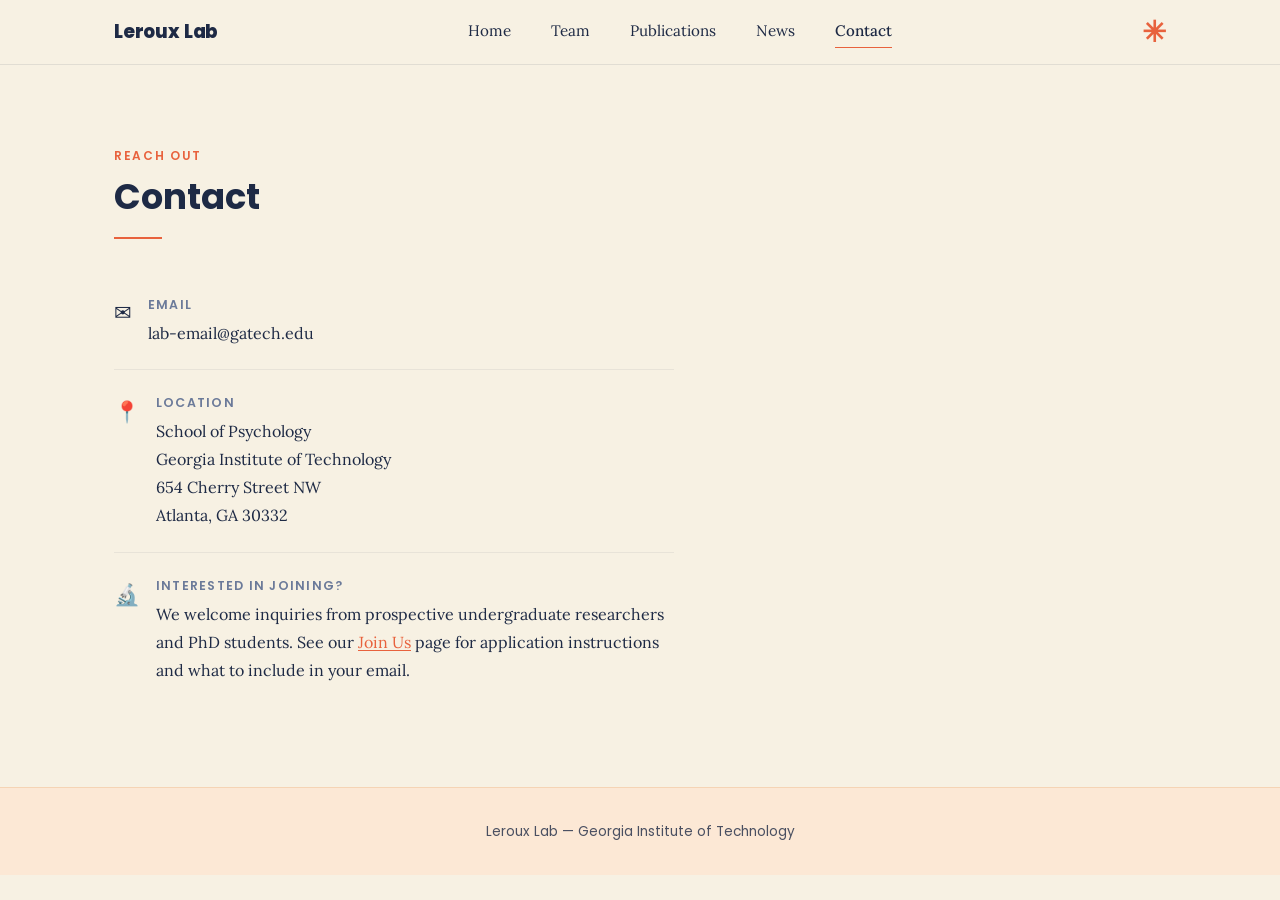
==== contact.html @ cd9b584f "Initial commit: Leroux Lab static website Complete static academic lab site for the Leroux Lab at Ge" ====
<!DOCTYPE html>
<html lang="en">
<head>
  <meta charset="UTF-8" />
  <meta name="viewport" content="width=device-width, initial-scale=1.0" />
  <title>Contact — Leroux Lab</title>
  <meta name="description" content="Contact the Leroux Lab at Georgia Institute of Technology." />
  <link rel="stylesheet" href="stylesheet.css" />
  <link rel="icon" href="favicon.ico" type="image/x-icon" />
</head>
<body>

  <!-- ═══════════════════ HEADER / NAV ═══════════════════ -->
  <header class="site-header">
    <div class="header-inner">
      <a href="index.html" class="site-logo">Leroux Lab</a>

      <nav class="site-nav" aria-label="Main navigation">
        <a href="index.html">Home</a>
        <a href="team.html">Team</a>
        <a href="publications.html">Publications</a>
        <a href="news.html">News</a>
        <a href="contact.html">Contact</a>
      </nav>

      <span class="asterisk-mark" aria-hidden="true">✳</span>

      <button class="nav-toggle" aria-label="Toggle navigation" aria-expanded="false">
        <svg width="22" height="22" viewBox="0 0 24 24" fill="none" stroke="currentColor" stroke-width="2" stroke-linecap="round" aria-hidden="true">
          <line x1="3" y1="6" x2="21" y2="6"/>
          <line x1="3" y1="12" x2="21" y2="12"/>
          <line x1="3" y1="18" x2="21" y2="18"/>
        </svg>
      </button>
    </div>
  </header>

  <main>
    <section>
      <div class="container">
        <span class="section-label">Reach out</span>
        <h2>Contact</h2>
        <div class="divider"></div>

        <div class="contact-block fade-up">

          <!-- Email -->
          <!-- PLACEHOLDER: replace the href and display text with the actual lab/PI email -->
          <div class="contact-item">
            <span class="contact-icon" aria-hidden="true">✉</span>
            <div>
              <p class="contact-label">Email</p>
              <p>
                <a href="mailto:lab-email@gatech.edu">lab-email@gatech.edu</a>
              </p>
            </div>
          </div>

          <!-- Location -->
          <!-- PLACEHOLDER: replace with the actual room/building once confirmed -->
          <div class="contact-item">
            <span class="contact-icon" aria-hidden="true">📍</span>
            <div>
              <p class="contact-label">Location</p>
              <p>
                School of Psychology<br />
                Georgia Institute of Technology<br />
                654 Cherry Street NW<br />
                Atlanta, GA 30332
              </p>
            </div>
          </div>

          <!-- Joining the lab -->
          <div class="contact-item">
            <span class="contact-icon" aria-hidden="true">🔬</span>
            <div>
              <p class="contact-label">Interested in joining?</p>
              <p>
                We welcome inquiries from prospective undergraduate researchers and PhD students.
                See our <a href="join.html" style="color:var(--accent); text-decoration:underline; text-underline-offset:2px;">Join Us</a>
                page for application instructions and what to include in your email.
              </p>
            </div>
          </div>

        </div><!-- /.contact-block -->
      </div><!-- /.container -->
    </section>
  </main>

  <footer class="site-footer">
    <p>Leroux Lab &mdash; Georgia Institute of Technology</p>
  </footer>

  <script src="main.js"></script>
</body>
</html>
---- stylesheet.css ----
/* ============================================================
   Leroux Lab — shared stylesheet
   Background: #F7F1E3 → #F3DFC8 (scroll-shifted by JS)
   Navy text:  #1E2A45
   Accent:     #E8623D (coral primary) · #E8A23D (amber secondary)
   Footer:     #FCE8D5
   Headings:   Poppins (rounded geometric sans-serif)
   Body:       Lora (classic serif)
   ============================================================ */

@import url('https://fonts.googleapis.com/css2?family=Poppins:wght@400;600;700;800&family=Lora:ital,wght@0,400;0,500;1,400&display=swap');

/* ── Custom properties ── */
:root {
  /* Base palette */
  --bg:         #F7F1E3;   /* updated live by scroll-hue JS */
  --navy:       #1E2A45;
  --navy-light: #2e3f65;
  --peach:      #FCE8D5;
  --peach-dark: #f5d4b5;
  --muted:      #6b7a99;

  /* Accent colors — coral primary, amber secondary */
  --accent-primary:   #E8623D;
  --accent-secondary: #E8A23D;
  --accent:           var(--accent-primary);   /* keeps all existing references working */
  --accent-hover:     #d4532f;                 /* darkened coral for button hover */

  --radius:     10px;
  --max-w:      1100px;
  --transition: 220ms ease;
}

/* ── Reset & base ── */
*, *::before, *::after { box-sizing: border-box; margin: 0; padding: 0; }

html { scroll-behavior: smooth; }

body {
  font-family: 'Lora', Georgia, serif;
  background-color: var(--bg);
  color: var(--navy);
  line-height: 1.75;
  font-size: 1rem;
  opacity: 1;
  animation: pageFadeIn 0.35s ease both;
}

@keyframes pageFadeIn {
  from { opacity: 0; transform: translateY(6px); }
  to   { opacity: 1; transform: translateY(0); }
}

img { max-width: 100%; display: block; }
a   { color: inherit; text-decoration: none; }
ul  { list-style: none; }

/* ── Typography ── */
h1, h2, h3, h4 {
  font-family: 'Poppins', sans-serif;
  font-weight: 700;
  line-height: 1.2;
  color: var(--navy);
}

h1 { font-size: clamp(2.2rem, 5vw, 3.6rem); font-weight: 800; }
h2 { font-size: clamp(1.6rem, 3vw, 2.2rem); margin-bottom: 0.5rem; }
h3 { font-size: 1.2rem; font-weight: 600; }

p { margin-bottom: 1rem; }
p:last-child { margin-bottom: 0; }

/* ── Layout helpers ── */
.container {
  width: 100%;
  max-width: var(--max-w);
  margin: 0 auto;
  padding: 0 1.5rem;
}

section { padding: 5rem 0; }

/* ── Page header / nav ── */
.site-header {
  position: sticky;
  top: 0;
  z-index: 100;
  background: var(--bg);
  border-bottom: 1px solid rgba(30, 42, 69, 0.1);
}

.header-inner {
  display: flex;
  align-items: center;
  justify-content: space-between;
  padding: 1rem 1.5rem;
  max-width: var(--max-w);
  margin: 0 auto;
}

/* Lab name wordmark */
.site-logo {
  font-family: 'Poppins', sans-serif;
  font-weight: 800;
  font-size: 1.15rem;
  color: var(--navy);
  letter-spacing: -0.01em;
}

/* Main nav links */
.site-nav {
  display: flex;
  align-items: center;
  gap: 2.5rem;
}

.site-nav a {
  font-family: 'Lora', serif;
  font-size: 0.95rem;
  color: var(--navy);
  position: relative;
  padding-bottom: 2px;
  /* Smooth settle into active/hover color */
  transition: color 320ms ease;
}

/* Animated underline: grows from center on hover */
.site-nav a::after {
  content: '';
  position: absolute;
  bottom: -2px;
  left: 50%;
  right: 50%;
  height: 1.5px;
  background: var(--accent);
  transition: left var(--transition), right var(--transition);
}
.site-nav a:hover::after,
.site-nav a[aria-current="page"]::after {
  left: 0;
  right: 0;
}
.site-nav a[aria-current="page"] {
  font-weight: 500;
}

/* Asterisk mark */
.asterisk-mark {
  font-family: 'Poppins', sans-serif;
  font-size: 1.8rem;
  font-weight: 800;
  color: var(--accent);
  line-height: 1;
  display: inline-block;
  animation: asteriskSpin 10s linear infinite;
  user-select: none;
}

@keyframes asteriskSpin {
  0%   { transform: rotate(0deg);   color: var(--accent-primary); }
  40%  { transform: rotate(144deg); color: var(--navy); }
  60%  { transform: rotate(216deg); color: var(--navy); }
  100% { transform: rotate(360deg); color: var(--accent-primary); }
}

/* Hamburger (mobile) */
.nav-toggle {
  display: none;
  background: none;
  border: none;
  cursor: pointer;
  padding: 0.25rem;
  color: var(--navy);
}
.nav-toggle svg { display: block; }

/* ── Footer ── */
.site-footer {
  background: var(--peach);
  border-top: 1px solid var(--peach-dark);
  text-align: center;
  padding: 2rem 1.5rem;
  opacity: 0;
  transform: translateY(14px);
  transition: opacity 0.6s ease, transform 0.6s ease;
}
.site-footer.visible {
  opacity: 1;
  transform: translateY(0);
}

.site-footer p {
  font-family: 'Poppins', sans-serif;
  font-size: 0.85rem;
  color: var(--navy);
  opacity: 0.8;
  margin: 0;
}

/* ── Buttons ── */
.btn {
  display: inline-block;
  font-family: 'Poppins', sans-serif;
  font-weight: 600;
  font-size: 0.95rem;
  padding: 0.75rem 2rem;
  border-radius: 50px;
  background: var(--accent-primary);
  color: #fff;
  cursor: pointer;
  transition: transform var(--transition), background var(--transition), box-shadow var(--transition);
  border: none;
}

.btn:hover {
  transform: scale(1.04);
  background: var(--accent-hover);
  box-shadow: 0 6px 24px rgba(232, 98, 61, 0.28);
}

.btn-outline {
  background: transparent;
  border: 2px solid var(--navy);
  color: var(--navy);
}
.btn-outline:hover {
  background: var(--navy);
  color: var(--bg);
}

/* ── Scroll fade-in ── */
.fade-up {
  opacity: 0;
  transform: translateY(22px);
  transition: opacity 0.55s ease, transform 0.55s ease;
}
.fade-up.visible {
  opacity: 1;
  transform: translateY(0);
}

/* ── Section heading accent ── */
.section-label {
  display: block;
  font-family: 'Poppins', sans-serif;
  font-size: 0.75rem;
  font-weight: 600;
  letter-spacing: 0.14em;
  text-transform: uppercase;
  color: var(--accent);
  margin-bottom: 0.6rem;
}

/* ── Divider — draws in left-to-right on scroll ── */
.divider {
  width: 0;
  height: 2px;
  background: var(--accent);
  margin: 1.2rem 0 2rem;
  transition: width 0.65s cubic-bezier(0.25, 0, 0.1, 1);
}
.divider.visible {
  width: 3rem;
}

/* ══════════════════════════════
   HOME — index.html
   ══════════════════════════════ */

/* Hero */
.hero {
  padding: 7rem 0 6rem;
}

.hero-inner {
  max-width: 720px;
}

.hero-eyebrow {
  font-family: 'Poppins', sans-serif;
  font-size: 0.8rem;
  font-weight: 600;
  letter-spacing: 0.12em;
  text-transform: uppercase;
  color: var(--muted);
  margin-bottom: 1rem;
}

.hero h1 {
  margin-bottom: 1.2rem;
  letter-spacing: -0.02em;
}

.hero-sub {
  font-size: 1.15rem;
  color: var(--muted);
  margin-bottom: 2.2rem;
  max-width: 520px;
}

/* Research section — two columns */
.research-grid {
  display: grid;
  grid-template-columns: 1fr 1fr;
  gap: 3rem;
}

.research-card {
  padding: 2rem;
  background: rgba(255, 255, 255, 0.45);
  border-radius: var(--radius);
  border: 1px solid rgba(30, 42, 69, 0.08);
}

.research-card h3 {
  font-size: 1.1rem;
  margin-bottom: 0.8rem;
}

/* ══════════════════════════════
   TEAM — team.html
   ══════════════════════════════ */

.team-grid {
  display: grid;
  grid-template-columns: repeat(auto-fill, minmax(220px, 1fr));
  gap: 2.5rem;
}

.team-card {
  background: rgba(255, 255, 255, 0.5);
  border-radius: var(--radius);
  border: 1px solid rgba(30, 42, 69, 0.08);
  overflow: hidden;
  transition: transform 230ms ease, box-shadow 230ms ease;
}

.team-card:hover {
  transform: translateY(-4px);
  box-shadow: 0 12px 32px rgba(30, 42, 69, 0.12);
}

/* Photo placeholder — swap <img> src when photos are ready */
.team-photo {
  width: 100%;
  aspect-ratio: 1 / 1;
  background: var(--peach);
  display: flex;
  align-items: center;
  justify-content: center;
  overflow: hidden;
}

.team-photo img {
  width: 100%;
  height: 100%;
  object-fit: cover;
  /* Start slightly scaled-up + invisible; settles in when card enters viewport */
  opacity: 0;
  transform: scale(1.04);
  transition: opacity 0.6s ease 0.1s, transform 0.65s ease 0.1s;
}
.team-card.visible .team-photo img {
  opacity: 1;
  transform: scale(1);
}

/* Placeholder silhouette shown when no photo loaded */
.team-photo-placeholder {
  width: 60%;
  opacity: 0.25;
}

.team-info {
  padding: 1.2rem 1.4rem;
}

.team-info h3 {
  margin-bottom: 0.2rem;
  font-size: 1rem;
  transition: color 220ms ease;
}

.team-card:hover .team-info h3 {
  color: var(--accent-primary);
}

.team-role {
  font-size: 0.85rem;
  color: var(--muted);
  font-style: italic;
}

/* ══════════════════════════════
   PUBLICATIONS — publications.html
   ══════════════════════════════ */

.pub-section { margin-bottom: 4rem; }

.pub-section-heading {
  display: flex;
  align-items: center;
  gap: 0.7rem;
  font-family: 'Poppins', sans-serif;
  font-size: 1.1rem;
  font-weight: 600;
  color: var(--navy);
  margin-bottom: 1.8rem;
  padding-bottom: 0.7rem;
  border-bottom: 1px solid rgba(232, 98, 61, 0.22);
}

.pub-section-heading .icon {
  font-size: 1.2rem;
}

.pub-year {
  font-family: 'Poppins', sans-serif;
  font-size: 0.8rem;
  font-weight: 700;
  letter-spacing: 0.1em;
  color: var(--accent);
  margin: 1.8rem 0 0.8rem;
}

.pub-year:first-of-type { margin-top: 0; }

.pub-entry {
  padding: 1rem 0;
  border-bottom: 1px solid rgba(30, 42, 69, 0.07);
  font-size: 0.95rem;
  line-height: 1.7;
}

.pub-entry:last-child { border-bottom: none; }

.pub-entry a {
  color: var(--accent);
  text-decoration: underline;
  text-underline-offset: 2px;
}

/* ══════════════════════════════
   NEWS — news.html
   ══════════════════════════════ */

.news-list { max-width: 760px; }

.news-entry {
  display: grid;
  grid-template-columns: 9rem 1fr;
  gap: 1.5rem;
  padding: 1.5rem 0;
  border-bottom: 1px solid rgba(30, 42, 69, 0.07);
}

.news-entry:last-child { border-bottom: none; }

.news-date {
  font-family: 'Poppins', sans-serif;
  font-size: 0.8rem;
  font-weight: 600;
  color: var(--muted);
  padding-top: 0.2rem;
}

.news-body { font-size: 0.98rem; }

/* ══════════════════════════════
   JOIN — join.html
   ══════════════════════════════ */

.join-section { max-width: 740px; margin-bottom: 4rem; }

.join-section h3 {
  font-size: 1.2rem;
  margin-bottom: 1rem;
}

.join-section ul {
  list-style: disc;
  padding-left: 1.4rem;
  margin-bottom: 1rem;
}

.join-section ul li { margin-bottom: 0.4rem; }

.join-section ol {
  padding-left: 1.4rem;
  margin-bottom: 1rem;
}

.join-section ol li { margin-bottom: 0.4rem; }

.email-subject {
  font-family: 'Poppins', sans-serif;
  font-size: 0.88rem;
  background: var(--peach);
  display: inline-block;
  padding: 0.3rem 0.8rem;
  border-radius: 4px;
  margin-top: 0.5rem;
}

/* ══════════════════════════════
   CONTACT — contact.html
   ══════════════════════════════ */

.contact-block {
  max-width: 560px;
}

.contact-item {
  display: flex;
  gap: 1rem;
  align-items: flex-start;
  padding: 1.4rem 0;
  border-bottom: 1px solid rgba(30, 42, 69, 0.07);
}

.contact-item:last-child { border-bottom: none; }

.contact-icon {
  font-size: 1.3rem;
  flex-shrink: 0;
  margin-top: 0.1rem;
}

.contact-label {
  font-family: 'Poppins', sans-serif;
  font-size: 0.78rem;
  font-weight: 600;
  letter-spacing: 0.1em;
  text-transform: uppercase;
  color: var(--muted);
  margin-bottom: 0.2rem;
}

/* ══════════════════════════════
   RESPONSIVE — Mobile
   ══════════════════════════════ */

@media (max-width: 768px) {
  /* Nav collapses to hamburger */
  .site-nav {
    display: none;
    flex-direction: column;
    align-items: flex-start;
    gap: 1.2rem;
    position: absolute;
    top: 100%;
    left: 0;
    right: 0;
    background: var(--bg);
    padding: 1.5rem;
    border-bottom: 1px solid rgba(30, 42, 69, 0.1);
    z-index: 99;
  }

  .site-nav.open { display: flex; }

  .nav-toggle { display: block; }

  .site-header { position: relative; }

  /* Two-column research → single */
  .research-grid { grid-template-columns: 1fr; }

  /* News date stacks above body */
  .news-entry {
    grid-template-columns: 1fr;
    gap: 0.4rem;
  }

  section { padding: 3.5rem 0; }
}

@media (max-width: 480px) {
  .hero { padding: 4rem 0 3.5rem; }
  .team-grid { grid-template-columns: 1fr 1fr; }
}

/* ══════════════════════════════
   Accessibility: reduced motion
   ══════════════════════════════ */

@media (prefers-reduced-motion: reduce) {
  body { animation: none; }

  .fade-up {
    opacity: 1;
    transform: none;
    transition: none;
  }

  .asterisk-mark {
    animation: none;
  }

  .btn:hover {
    transform: none;
  }

  .team-card:hover {
    transform: none;
  }

  .site-nav a,
  .site-nav a::after {
    transition: none;
  }

  /* Divider: show immediately at full width */
  .divider {
    width: 3rem;
    transition: none;
  }

  /* Team photos: show immediately */
  .team-photo img {
    opacity: 1;
    transform: none;
    transition: none;
  }

  /* Footer: show immediately */
  .site-footer {
    opacity: 1;
    transform: none;
    transition: none;
  }

  /* Team name color: no transition */
  .team-info h3 { transition: none; }

  /* Asterisk: static coral, no color cycling */
  .asterisk-mark { color: var(--accent-primary); }
}
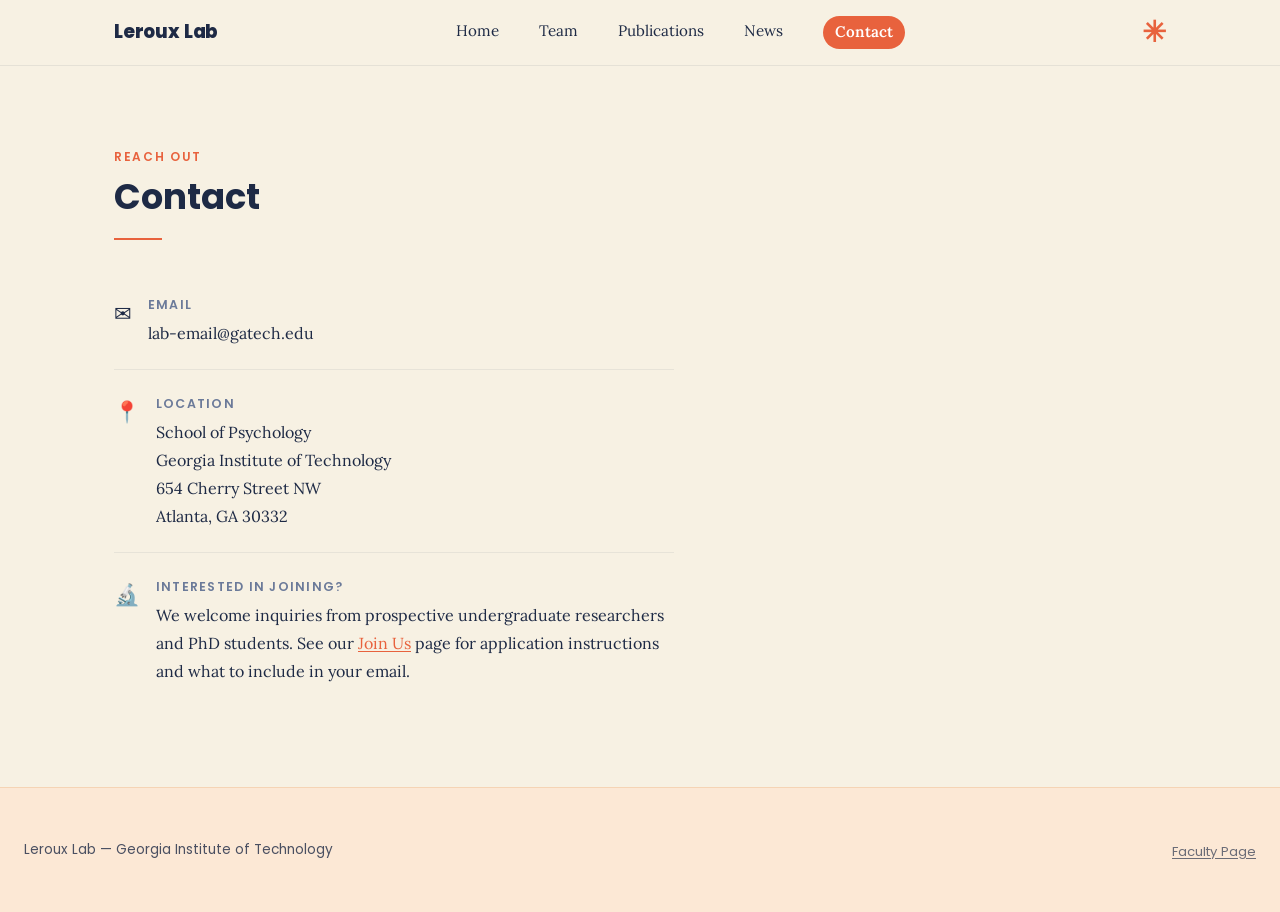
==== commit bfa066e1: "UI/UX upgrade: frosted nav, team bio expand, content updates - Frosted glass nav with scroll-shrink " ====
--- a/contact.html
+++ b/contact.html
@@ -90,9 +90,15 @@
   </main>
 
   <footer class="site-footer">
-    <p>Leroux Lab &mdash; Georgia Institute of Technology</p>
+    <div class="footer-left">
+      <p>Leroux Lab &mdash; Georgia Institute of Technology</p>
+    </div>
+    <div class="footer-right">
+      <a href="https://psychology.gatech.edu/people/audrey-leroux" target="_blank" rel="noopener">Faculty Page</a>
+    </div>
   </footer>
 
+  <div class="nav-backdrop"></div>
   <script src="main.js"></script>
 </body>
 </html>
--- a/stylesheet.css
+++ b/stylesheet.css
@@ -23,8 +23,14 @@
   /* Accent colors — coral primary, amber secondary */
   --accent-primary:   #E8623D;
   --accent-secondary: #E8A23D;
-  --accent:           var(--accent-primary);   /* keeps all existing references working */
-  --accent-hover:     #d4532f;                 /* darkened coral for button hover */
+  --accent:           var(--accent-primary);
+  --accent-hover:     #d4532f;
+
+  /* New tokens */
+  --surface:     rgba(255, 255, 255, 0.55);
+  --shadow-card: 0 2px 12px rgba(30,42,69,0.07), 0 8px 32px rgba(30,42,69,0.05);
+  --ease-spring: cubic-bezier(0.34, 1.56, 0.64, 1);
+  --nav-blur:    16px;
 
   --radius:     10px;
   --max-w:      1100px;
@@ -85,8 +91,14 @@
   position: sticky;
   top: 0;
   z-index: 100;
-  background: var(--bg);
-  border-bottom: 1px solid rgba(30, 42, 69, 0.1);
+  background: rgba(247, 241, 227, 0.72);
+  backdrop-filter: blur(var(--nav-blur));
+  -webkit-backdrop-filter: blur(var(--nav-blur));
+  border-bottom: 1px solid rgba(30, 42, 69, 0.08);
+  transition: box-shadow 240ms ease;
+}
+.site-header.scrolled {
+  box-shadow: 0 1px 20px rgba(30,42,69,0.10);
 }
 
 .header-inner {
@@ -96,6 +108,11 @@
   padding: 1rem 1.5rem;
   max-width: var(--max-w);
   margin: 0 auto;
+  transition: padding 240ms ease;
+}
+.header-inner.scrolled {
+  padding-top: 0.6rem;
+  padding-bottom: 0.6rem;
 }
 
 /* Lab name wordmark */
@@ -141,8 +158,13 @@
   right: 0;
 }
 .site-nav a[aria-current="page"] {
-  font-weight: 500;
-}
+  font-weight: 600;
+  background: var(--accent-primary);
+  color: #fff;
+  padding: 3px 12px;
+  border-radius: 50px;
+}
+.site-nav a[aria-current="page"]::after { display: none; }
 
 /* Asterisk mark */
 .asterisk-mark {
@@ -178,8 +200,12 @@
 .site-footer {
   background: var(--peach);
   border-top: 1px solid var(--peach-dark);
-  text-align: center;
-  padding: 2rem 1.5rem;
+  padding: 3rem 1.5rem;
+  display: grid;
+  grid-template-columns: 1fr auto;
+  align-items: center;
+  gap: 1rem;
+  max-width: 100%;
   opacity: 0;
   transform: translateY(14px);
   transition: opacity 0.6s ease, transform 0.6s ease;
@@ -189,13 +215,24 @@
   transform: translateY(0);
 }
 
-.site-footer p {
+.footer-left p {
   font-family: 'Poppins', sans-serif;
   font-size: 0.85rem;
   color: var(--navy);
   opacity: 0.8;
   margin: 0;
 }
+
+.footer-right a {
+  font-family: 'Poppins', sans-serif;
+  font-size: 0.82rem;
+  color: var(--navy);
+  opacity: 0.65;
+  text-decoration: underline;
+  text-underline-offset: 2px;
+  transition: opacity 200ms ease;
+}
+.footer-right a:hover { opacity: 1; }
 
 /* ── Buttons ── */
 .btn {
@@ -213,9 +250,10 @@
 }
 
 .btn:hover {
-  transform: scale(1.04);
+  transform: scale(1.05);
   background: var(--accent-hover);
   box-shadow: 0 6px 24px rgba(232, 98, 61, 0.28);
+  transition-timing-function: var(--ease-spring);
 }
 
 .btn-outline {
@@ -269,7 +307,17 @@
 
 /* Hero */
 .hero {
-  padding: 7rem 0 6rem;
+  padding: 9rem 0 7rem;
+  position: relative;
+  overflow: hidden;
+}
+.hero::before {
+  content: '';
+  position: absolute;
+  inset: 0;
+  background-image: radial-gradient(circle, rgba(232,98,61,0.09) 1.5px, transparent 1.5px);
+  background-size: 28px 28px;
+  pointer-events: none;
 }
 
 .hero-inner {
@@ -288,7 +336,7 @@
 
 .hero h1 {
   margin-bottom: 1.2rem;
-  letter-spacing: -0.02em;
+  letter-spacing: -0.03em;
 }
 
 .hero-sub {
@@ -307,9 +355,17 @@
 
 .research-card {
   padding: 2rem;
-  background: rgba(255, 255, 255, 0.45);
+  background: var(--surface);
+  backdrop-filter: blur(8px);
+  -webkit-backdrop-filter: blur(8px);
   border-radius: var(--radius);
-  border: 1px solid rgba(30, 42, 69, 0.08);
+  border-left: 3px solid var(--accent-primary);
+  box-shadow: var(--shadow-card);
+  transition: transform 230ms var(--ease-spring), box-shadow 230ms ease;
+}
+.research-card:hover {
+  transform: translateY(-4px);
+  box-shadow: 0 4px 24px rgba(30,42,69,0.12), 0 16px 48px rgba(30,42,69,0.08);
 }
 
 .research-card h3 {
@@ -328,34 +384,43 @@
 }
 
 .team-card {
-  background: rgba(255, 255, 255, 0.5);
+  background: var(--surface);
+  backdrop-filter: blur(8px);
+  -webkit-backdrop-filter: blur(8px);
   border-radius: var(--radius);
-  border: 1px solid rgba(30, 42, 69, 0.08);
+  border: 1px solid rgba(30, 42, 69, 0.07);
+  box-shadow: var(--shadow-card);
   overflow: hidden;
-  transition: transform 230ms ease, box-shadow 230ms ease;
+  text-align: center;
+  padding: 0 1.4rem 1.4rem;
+  cursor: pointer;
+  transition: transform 230ms var(--ease-spring), box-shadow 230ms ease;
 }
 
 .team-card:hover {
   transform: translateY(-4px);
-  box-shadow: 0 12px 32px rgba(30, 42, 69, 0.12);
-}
-
-/* Photo placeholder — swap <img> src when photos are ready */
+  box-shadow: 0 4px 24px rgba(30,42,69,0.12), 0 16px 48px rgba(30,42,69,0.08);
+}
+
+/* Circular photo */
 .team-photo {
-  width: 100%;
-  aspect-ratio: 1 / 1;
+  width: 120px;
+  height: 120px;
+  border-radius: 50%;
+  margin: 1.5rem auto 1rem;
+  border: 3px solid var(--peach-dark);
   background: var(--peach);
   display: flex;
   align-items: center;
   justify-content: center;
   overflow: hidden;
+  flex-shrink: 0;
 }
 
 .team-photo img {
   width: 100%;
   height: 100%;
   object-fit: cover;
-  /* Start slightly scaled-up + invisible; settles in when card enters viewport */
   opacity: 0;
   transform: scale(1.04);
   transition: opacity 0.6s ease 0.1s, transform 0.65s ease 0.1s;
@@ -365,14 +430,13 @@
   transform: scale(1);
 }
 
-/* Placeholder silhouette shown when no photo loaded */
 .team-photo-placeholder {
-  width: 60%;
-  opacity: 0.25;
+  width: 55%;
+  opacity: 0.22;
 }
 
 .team-info {
-  padding: 1.2rem 1.4rem;
+  padding: 0;
 }
 
 .team-info h3 {
@@ -390,6 +454,57 @@
   color: var(--muted);
   font-style: italic;
 }
+
+/* Expand hint */
+.team-expand-hint {
+  display: block;
+  font-family: 'Poppins', sans-serif;
+  font-size: 0.72rem;
+  letter-spacing: 0.05em;
+  color: var(--muted);
+  margin-top: 0.5rem;
+  transition: color 200ms ease;
+  user-select: none;
+}
+.team-card:hover .team-expand-hint { color: var(--accent-primary); }
+.team-card.expanded .team-expand-hint::after { content: ' ▲'; }
+.team-card:not(.expanded) .team-expand-hint::after { content: ' ▼'; }
+
+/* Bio expand */
+.team-bio {
+  max-height: 0;
+  overflow: hidden;
+  transition: max-height 420ms ease, opacity 320ms ease;
+  opacity: 0;
+  font-size: 0.88rem;
+  text-align: left;
+  margin-top: 0;
+  color: var(--navy);
+  line-height: 1.7;
+}
+.team-card.expanded .team-bio {
+  max-height: 800px;
+  opacity: 1;
+  margin-top: 1rem;
+}
+
+.team-bio-links {
+  margin-top: 0.8rem;
+  display: flex;
+  gap: 0.8rem;
+  flex-wrap: wrap;
+  justify-content: center;
+}
+.team-bio-links a {
+  font-family: 'Poppins', sans-serif;
+  font-size: 0.8rem;
+  font-weight: 600;
+  color: var(--accent-primary);
+  text-decoration: underline;
+  text-underline-offset: 2px;
+  transition: color 200ms ease;
+}
+.team-bio-links a:hover { color: var(--accent-hover); }
 
 /* ══════════════════════════════
    PUBLICATIONS — publications.html
@@ -540,10 +655,22 @@
    RESPONSIVE — Mobile
    ══════════════════════════════ */
 
+/* Nav backdrop overlay (mobile) */
+.nav-backdrop {
+  display: none;
+  position: fixed;
+  inset: 0;
+  background: rgba(30, 42, 69, 0.18);
+  z-index: 98;
+  backdrop-filter: blur(2px);
+  -webkit-backdrop-filter: blur(2px);
+}
+.nav-backdrop.open { display: block; }
+
 @media (max-width: 768px) {
-  /* Nav collapses to hamburger */
+  /* Nav collapses to hamburger — slide-down via max-height */
   .site-nav {
-    display: none;
+    display: flex;
     flex-direction: column;
     align-items: flex-start;
     gap: 1.2rem;
@@ -551,13 +678,21 @@
     top: 100%;
     left: 0;
     right: 0;
-    background: var(--bg);
-    padding: 1.5rem;
+    background: rgba(247, 241, 227, 0.95);
+    backdrop-filter: blur(12px);
+    -webkit-backdrop-filter: blur(12px);
+    padding: 0 1.5rem;
     border-bottom: 1px solid rgba(30, 42, 69, 0.1);
     z-index: 99;
-  }
-
-  .site-nav.open { display: flex; }
+    max-height: 0;
+    overflow: hidden;
+    transition: max-height 320ms ease, padding 320ms ease;
+  }
+
+  .site-nav.open {
+    max-height: 400px;
+    padding: 1.5rem;
+  }
 
   .nav-toggle { display: block; }
 
@@ -623,6 +758,9 @@
     transition: none;
   }
 
+  /* Team bio: no transition */
+  .team-bio { transition: none; }
+
   /* Footer: show immediately */
   .site-footer {
     opacity: 1;
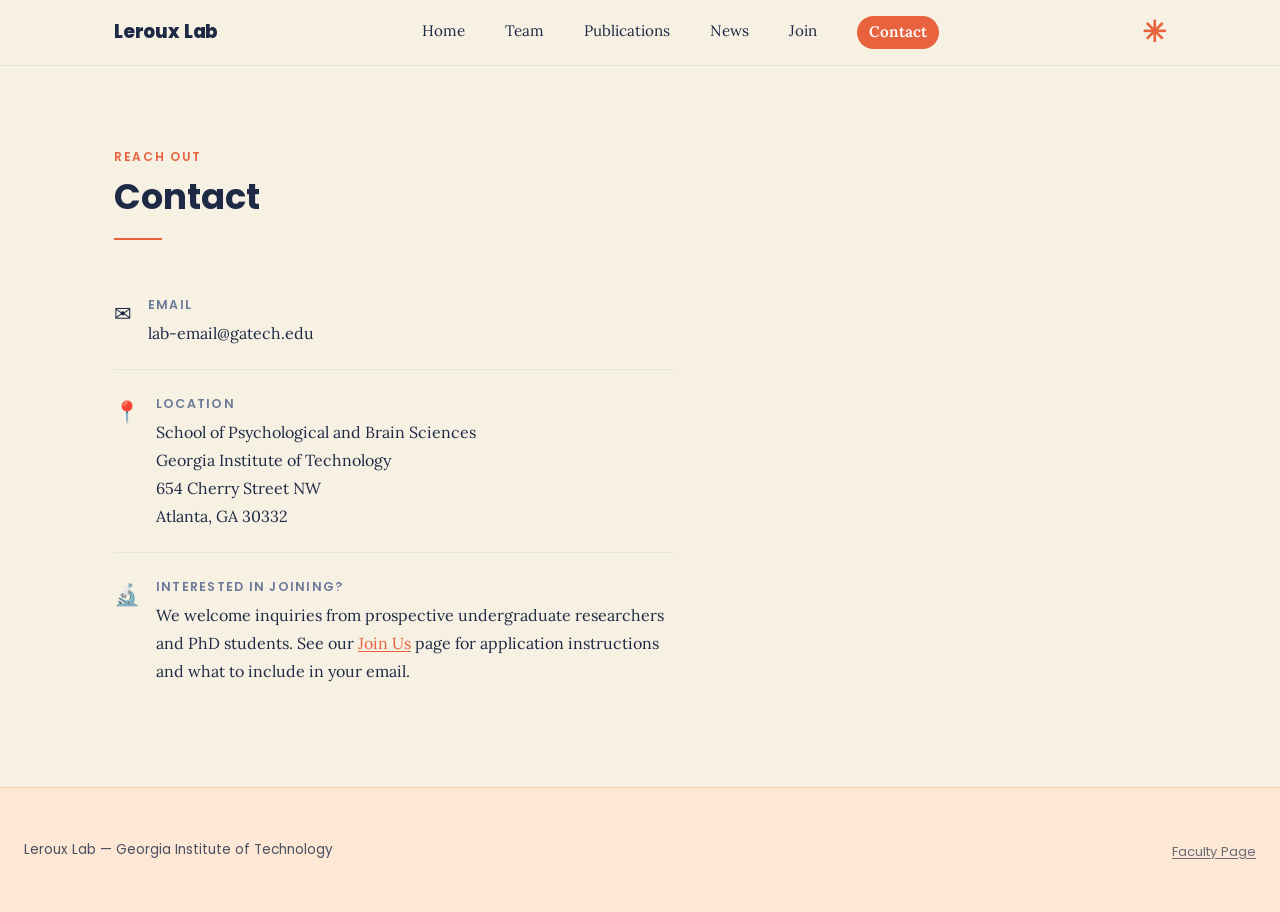
==== commit 7cbd4d42: "Apply Dr. Leroux feedback: nav, dept name, research layout, team reorder - Add Join to nav on all pa" ====
--- a/contact.html
+++ b/contact.html
@@ -20,6 +20,7 @@
         <a href="team.html">Team</a>
         <a href="publications.html">Publications</a>
         <a href="news.html">News</a>
+        <a href="join.html">Join</a>
         <a href="contact.html">Contact</a>
       </nav>
 
@@ -63,7 +64,7 @@
             <div>
               <p class="contact-label">Location</p>
               <p>
-                School of Psychology<br />
+                School of Psychological and Brain Sciences<br />
                 Georgia Institute of Technology<br />
                 654 Cherry Street NW<br />
                 Atlanta, GA 30332
--- a/stylesheet.css
+++ b/stylesheet.css
@@ -320,6 +320,28 @@
   pointer-events: none;
 }
 
+/* WebGL particle canvas — right half of hero */
+#hero-canvas {
+  position: absolute;
+  top: 0;
+  right: 0;
+  width: 52%;
+  height: 100%;
+  pointer-events: none;
+  -webkit-mask-image: linear-gradient(to right, transparent 0%, black 20%);
+  mask-image: linear-gradient(to right, transparent 0%, black 20%);
+  z-index: 0;
+}
+
+.hero-inner {
+  position: relative;
+  z-index: 1;
+}
+
+@media (max-width: 768px) {
+  #hero-canvas { display: none; }
+}
+
 .hero-inner {
   max-width: 720px;
 }
@@ -346,11 +368,11 @@
   max-width: 520px;
 }
 
-/* Research section — two columns */
+/* Research section — stacked full-width */
 .research-grid {
-  display: grid;
-  grid-template-columns: 1fr 1fr;
-  gap: 3rem;
+  display: flex;
+  flex-direction: column;
+  gap: 2rem;
 }
 
 .research-card {
@@ -698,9 +720,6 @@
 
   .site-header { position: relative; }
 
-  /* Two-column research → single */
-  .research-grid { grid-template-columns: 1fr; }
-
   /* News date stacks above body */
   .news-entry {
     grid-template-columns: 1fr;
